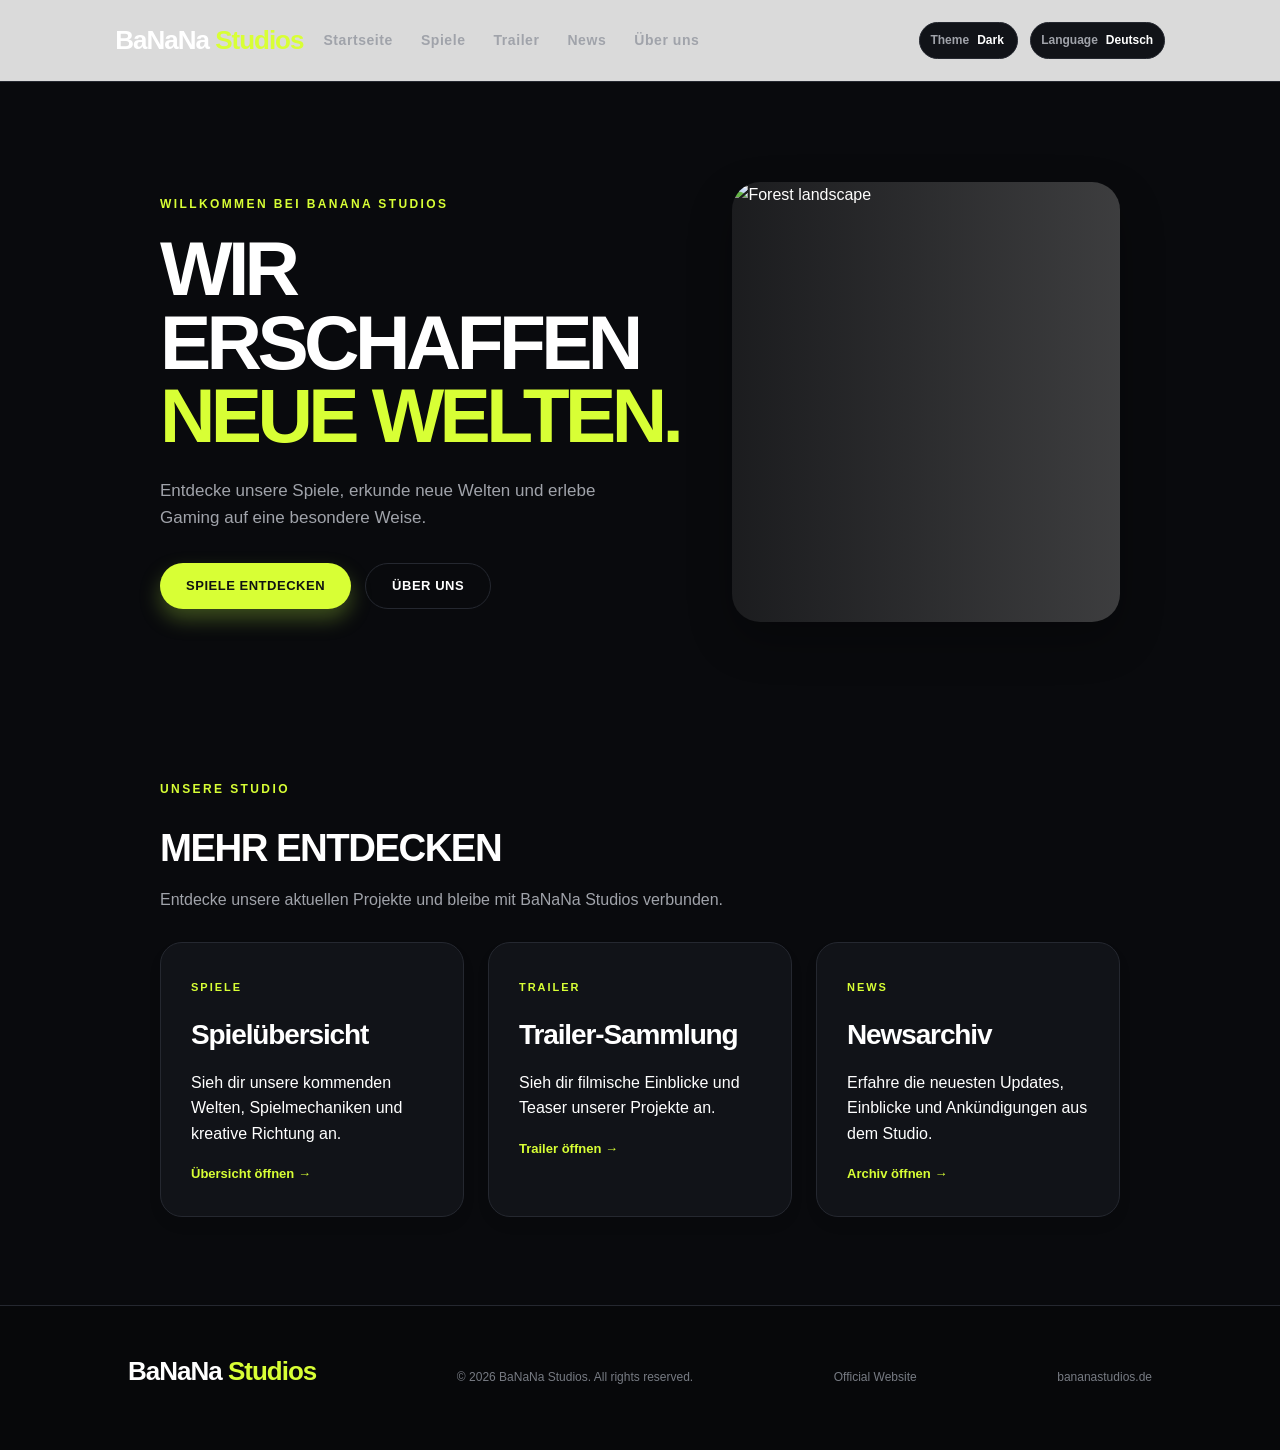
==== index.html @ 898928d7 "Add files via upload" ====
<!DOCTYPE html>
<html lang="en">
<head>
    <meta charset="UTF-8">
    <meta name="viewport" content="width=device-width, initial-scale=1.0">
    <meta name="description" content="Official website of BaNaNa Studios. Discover our games, trailers and latest news.">
    <meta name="theme-color" content="#0f172a">
    <meta name="author" content="BaNaNa Studios">
    <link rel="canonical" href="https://bananastudios.de/">
    <meta property="og:title" content="BaNaNa Studios | Official Website">
    <meta property="og:description" content="Official website of BaNaNa Studios. Discover our games, trailers and latest news.">
    <meta property="og:type" content="website">
    <meta property="og:url" content="https://bananastudios.de/">
    <meta name="google-site-verification" content="oig4ohEK1qZSNnt9N51vlDnYZN4I5IvJ3JyLLDffJRg">

    <title>BaNaNa Studios | Official Website | bananastudios.de</title>

    <link rel="stylesheet" href="style.css">
</head>
<body>

<header class="header">
    <a href="index.html" class="logo">BaNaNa <span>Studios</span></a>

    <nav class="navigation">
        <a href="index.html" data-i18n="nav.home">Home</a>
        <a href="games.html" data-i18n="nav.games">Games</a>
        <a href="trailers.html" data-i18n="nav.trailers">Trailers</a>
        <a href="news.html" data-i18n="nav.news">News</a>
        <a href="about.html" data-i18n="nav.about">About</a>
    </nav>

    <div class="header-tools">
        <label class="settings-select">
            <span>Theme</span>
            <select id="theme-select">
                <option value="dark">Dark</option>
                <option value="light">Light</option>
            </select>
        </label>

        <label class="settings-select">
            <span>Language</span>
            <select id="language-select">
                <option value="de">Deutsch</option>
                <option value="en">English</option>
            </select>
        </label>
    </div>
</header>

<main class="page-shell">

    <section class="hero">
        <div class="hero-content">
            <p class="small-title" id="hero-kicker" data-i18n="index.kicker">WELCOME TO BANANA STUDIOS</p>
            <h1 id="hero-title" data-i18n-html="index.heroTitle">WE CREATE<br><span>NEW WORLDS.</span></h1>
            <p class="hero-description" id="hero-description" data-i18n="index.heroDescription">
                Discover our games, explore new worlds and experience gaming in a different way.
            </p>

            <div class="hero-buttons">
                <a href="games.html" class="button primary" id="hero-cta-primary" data-i18n="index.primaryCta">Explore Games</a>
                <a href="about.html" class="button secondary" id="hero-cta-secondary" data-i18n="index.secondaryCta">About Us</a>
            </div>
        </div>

        <div class="hero-art">
            <img src="https://images.unsplash.com/photo-1448375240586-882707db888b?auto=format&fit=crop&w=1400&q=85" alt="Forest landscape">
        </div>
    </section>

    <section class="section">
        <div class="section-heading">
            <p class="small-title" data-i18n="index.studioLabel">OUR STUDIO</p>
            <h2 data-i18n="index.discoverHeading">DISCOVER MORE</h2>
            <p data-i18n="index.discoverText">Explore our latest projects and stay connected with BaNaNa Studios.</p>
        </div>

        <div class="overview-grid">
            <a href="games.html" class="overview-card">
                <span class="card-tag" data-i18n="index.gamesTag">GAMES</span>
                <h3 data-i18n="index.gamesTitle">Game Overview</h3>
                <p data-i18n="index.gamesText">See our upcoming worlds, mechanics and creative direction.</p>
                <span class="card-link" data-i18n="index.gamesLink">Open overview →</span>
            </a>

            <a href="trailers.html" class="overview-card">
                <span class="card-tag" data-i18n="index.trailersTag">TRAILERS</span>
                <h3 data-i18n="index.trailersTitle">Trailer Collection</h3>
                <p data-i18n="index.trailersText">Watch cinematic reveals and teaser content from our projects.</p>
                <span class="card-link" data-i18n="index.trailersLink">Open trailers →</span>
            </a>

            <a href="news.html" class="overview-card">
                <span class="card-tag" data-i18n="index.newsTag">NEWS</span>
                <h3 data-i18n="index.newsTitle">News Archive</h3>
                <p data-i18n="index.newsText">Follow the latest studio updates, previews and announcements.</p>
                <span class="card-link" data-i18n="index.newsLink">Open archive →</span>
            </a>
        </div>
    </section>

</main>

<footer class="footer">
    <a href="index.html" class="logo">BaNaNa <span>Studios</span></a>
    <p>© 2026 BaNaNa Studios. All rights reserved.</p>
    <p>Official Website</p>
    <p>bananastudios.de</p>
</footer>

<script src="script.js"></script>
</body>
</html>
---- style.css ----
:root {
    --background: #090a0d;
    --surface: #111318;
    --surface-soft: #171b22;
    --accent: #d8ff35;
    --accent-strong: #d8ff35;
    --text: #ffffff;
    --muted: #a0a3aa;
    --border: #252830;
    --shadow: 0 18px 44px rgba(0, 0, 0, 0.28);
}

body[data-theme="dark"] {
    --background: #090a0d;
    --surface: #111318;
    --surface-soft: #171b22;
    --accent: #d8ff35;
    --accent-strong: #d8ff35;
    --text: #ffffff;
    --muted: #a0a3aa;
    --border: #252830;
    --shadow: 0 18px 44px rgba(0, 0, 0, 0.28);
}

body[data-theme="light"] {
    --background: #f5f3ef;
    --surface: #ffffff;
    --surface-soft: #f8f6f2;
    --accent: #9acb39;
    --accent-strong: #7ea82b;
    --text: #171a1a;
    --muted: #5a5f5d;
    --border: #e7e3dc;
    --shadow: 0 18px 44px rgba(18, 22, 18, 0.08);
}

* {
    margin: 0;
    padding: 0;
    box-sizing: border-box;
}

html {
    scroll-behavior: smooth;
    scroll-padding-top: 90px;
}

body {
    background: var(--background);
    color: var(--text);
    font-family: "Segoe UI", Arial, sans-serif;
    line-height: 1.6;
}

a {
    color: inherit;
    text-decoration: none;
}

img {
    max-width: 100%;
    display: block;
}

.header {
    height: 82px;
    padding: 0 9%;
    display: flex;
    align-items: center;
    justify-content: space-between;
    gap: 20px;
    background: rgba(255, 255, 255, 0.85);
    backdrop-filter: blur(10px);
    border-bottom: 1px solid var(--border);
    position: sticky;
    top: 0;
    z-index: 100;
}

.header-tools {
    display: flex;
    align-items: center;
    gap: 12px;
    margin-left: auto;
}

.settings-select {
    display: flex;
    align-items: center;
    gap: 8px;
    padding: 8px 10px;
    border: 1px solid var(--border);
    border-radius: 999px;
    background: var(--surface);
    color: var(--muted);
    font-size: 12px;
    font-weight: 700;
}

.settings-select select {
    appearance: none;
    border: none;
    background: transparent;
    color: var(--text);
    font: inherit;
    font-weight: 700;
    outline: none;
    cursor: pointer;
}

.logo {
    font-size: 26px;
    font-weight: 900;
    color: var(--text);
    text-decoration: none;
    letter-spacing: -1px;
}

.logo span {
    color: var(--accent-strong);
}

.navigation {
    display: flex;
    gap: 28px;
}

.navigation a {
    color: var(--muted);
    text-decoration: none;
    font-size: 14px;
    font-weight: 700;
    letter-spacing: 0.04em;
    transition: color 0.2s ease;
}

.navigation a:hover {
    color: var(--accent-strong);
}

.page-shell {
    max-width: 1200px;
    margin: 0 auto;
}

/* HERO */

.hero {
    min-height: 560px;
    padding: 100px 10% 70px;
    display: grid;
    grid-template-columns: 1.15fr 0.85fr;
    align-items: center;
    gap: 48px;
    position: relative;
}

.hero-content {
    position: relative;
    z-index: 2;
    max-width: 620px;
}

.hero-art {
    position: relative;
    width: 100%;
    height: 440px;
    border-radius: 28px;
    overflow: hidden;
    box-shadow: var(--shadow);
    opacity: 1;
}

.hero-art::after {
    content: "";
    position: absolute;
    inset: 0;
    background: linear-gradient(90deg, rgba(245, 243, 239, 0.08), rgba(245, 243, 239, 0.22));
}

.hero-art img {
    width: 100%;
    height: 100%;
    object-fit: cover;
}

.small-title {
    color: var(--accent-strong);
    font-size: 12px;
    font-weight: 800;
    letter-spacing: 0.2em;
    margin-bottom: 18px;
    text-transform: uppercase;
}

.hero h1,
.page-hero h1,
.article-container h1 {
    font-size: clamp(48px, 6vw, 86px);
    font-weight: 900;
    line-height: 0.96;
    letter-spacing: -0.06em;
}

.hero h1 span {
    color: var(--accent-strong);
}

.hero-description,
.page-intro,
.article-content p,
.content-card p,
.feature-list,
.page-description {
    color: var(--muted);
}

.hero-description {
    font-size: 17px;
    max-width: 470px;
    margin-top: 24px;
}

.hero-buttons {
    display: flex;
    flex-wrap: wrap;
    gap: 14px;
    margin-top: 32px;
}

.button {
    display: inline-flex;
    align-items: center;
    justify-content: center;
    min-height: 46px;
    padding: 0 26px;
    border-radius: 999px;
    font-size: 13px;
    font-weight: 800;
    letter-spacing: 0.04em;
    text-transform: uppercase;
    transition: transform 0.2s ease, box-shadow 0.2s ease;
}

.primary {
    background: var(--accent);
    color: #101310;
    box-shadow: 0 10px 20px rgba(154, 203, 57, 0.35);
}

.primary:hover {
    background: #b9dc5c;
    transform: translateY(-2px);
}

.secondary {
    background: transparent;
    border: 1px solid var(--border);
    color: var(--text);
}

.secondary:hover {
    border-color: var(--accent-strong);
    color: var(--accent-strong);
}

/* SECTIONS */

.section {
    padding: 88px 10%;
}

.section-heading {
    margin-bottom: 30px;
}

.section-heading h2 {
    font-size: clamp(30px, 3vw, 42px);
    font-weight: 900;
    letter-spacing: -0.04em;
}

.section-heading > p:last-child {
    color: var(--muted);
    margin-top: 8px;
}

.overview-grid,
.info-grid,
.stats-grid,
.game-list,
.trailer-list {
    display: grid;
    gap: 24px;
}

.overview-grid {
    grid-template-columns: repeat(3, minmax(0, 1fr));
}

.overview-card,
.content-card,
.news-card,
.empty-section,
.stat-panel {
    background: var(--surface);
    border: 1px solid var(--border);
    border-radius: 22px;
    box-shadow: 0 8px 18px rgba(17, 17, 17, 0.03);
    transition: transform 0.2s ease, box-shadow 0.2s ease, border-color 0.2s ease;
}

.overview-card {
    display: block;
    padding: 30px;
    text-decoration: none;
}

.overview-card:hover,
.content-card:hover,
.news-card:hover,
.stat-panel:hover {
    border-color: var(--accent);
    transform: translateY(-4px);
    box-shadow: var(--shadow);
}

.card-tag,
.news-category,
.game-category {
    display: inline-block;
    color: var(--accent-strong);
    font-size: 11px;
    font-weight: 800;
    letter-spacing: 0.18em;
    margin-bottom: 16px;
    text-transform: uppercase;
}

.overview-card h3,
.content-card h3,
.news-card h3,
.game-information h3,
.article-container h2 {
    font-size: 28px;
    margin-bottom: 12px;
    letter-spacing: -0.04em;
}

.card-link,
.text-link {
    display: inline-block;
    color: var(--accent-strong);
    text-decoration: none;
    font-size: 13px;
    font-weight: 800;
    margin-top: 18px;
}

.page-hero {
    padding: 78px 10% 30px;
}

.page-hero h1 {
    margin-bottom: 16px;
}

.page-intro {
    max-width: 680px;
    font-size: 18px;
}

.info-grid {
    grid-template-columns: repeat(2, minmax(0, 1fr));
}

.content-card {
    overflow: hidden;
}

.content-card img {
    width: 100%;
    height: 280px;
    object-fit: cover;
}

.card-content {
    padding: 28px;
}

.feature-list {
    list-style: none;
    margin-top: 18px;
}

.feature-list li {
    position: relative;
    padding-left: 18px;
    margin-bottom: 8px;
}

.feature-list li::before {
    content: "";
    position: absolute;
    left: 0;
    top: 11px;
    width: 7px;
    height: 7px;
    border-radius: 50%;
    background: var(--accent);
}

.status {
    display: inline-block;
    margin-top: 20px;
    color: var(--accent-strong);
    font-size: 11px;
    font-weight: 800;
    letter-spacing: 0.18em;
    text-transform: uppercase;
}

.stats-grid {
    grid-template-columns: repeat(3, minmax(0, 1fr));
    margin-top: 24px;
}

.stat-panel {
    padding: 30px 22px;
    text-align: center;
}

.stat-panel strong {
    display: block;
    font-size: 38px;
    color: var(--accent-strong);
    line-height: 1;
    margin-bottom: 8px;
}

.stat-panel span {
    color: var(--muted);
}

/* TRAILERS */

.trailer-list {
    grid-template-columns: repeat(2, minmax(0, 1fr));
}

.video-placeholder {
    min-height: 220px;
    display: grid;
    place-items: center;
    background: linear-gradient(135deg, rgba(154, 203, 57, 0.18), rgba(255, 255, 255, 0.8));
    color: var(--text);
    font-weight: 800;
    letter-spacing: 0.08em;
    text-transform: uppercase;
}

/* NEWS */

.news-grid {
    display: grid;
    grid-template-columns: repeat(2, minmax(0, 1fr));
    gap: 24px;
    padding: 0 10%;
}

.news-card {
    overflow: hidden;
}

.news-image {
    width: 100%;
    height: 230px;
    object-fit: cover;
}

.news-card-content {
    padding: 28px;
}

.news-card h3 {
    font-size: 23px;
    margin: 12px 0;
}

.news-date, .article-date {
    color: var(--muted);
    font-size: 12px;
    margin-bottom: 15px;
}

.news-description {
    color: var(--muted);
    font-size: 14px;
}

.article-section {
    padding-top: 60px;
}

.article-container {
    max-width: 900px;
    margin: 0 auto;
}

.article-container h1 {
    margin-bottom: 12px;
}

.article-image {
    width: 100%;
    height: 380px;
    object-fit: cover;
    margin: 28px 0;
    border-radius: 20px;
    border: 1px solid var(--border);
}

.article-content {
    margin-bottom: 30px;
}

.article-content p {
    margin-bottom: 18px;
    font-size: 17px;
}

.footer {
    padding: 42px 10% 80px;
    text-align: center;
    border-top: 1px solid var(--border);
    background: rgba(255, 255, 255, 0.46);
}

.footer .logo {
    display: inline-block;
    margin-bottom: 12px;
}

.footer p {
    color: var(--muted);
}

.text-link:hover {
    color: var(--text);
}

@media (max-width: 920px) {
    .overview-grid,
    .info-grid,
    .stats-grid,
    .news-grid,
    .trailer-list,
    .hero {
        grid-template-columns: 1fr;
    }

    .header {
        height: auto;
        padding: 22px 6%;
        flex-direction: column;
        gap: 18px;
    }

    .navigation {
        flex-wrap: wrap;
        justify-content: center;
    }

    .hero {
        padding-top: 80px;
    }

    .news-grid {
        padding: 0 6%;
    }
}

@media (max-width: 640px) {
    .section,
    .page-hero,
    .hero {
        padding-left: 6%;
        padding-right: 6%;
    }

    .button {
        width: 100%;
    }

    .hero-buttons {
        flex-direction: column;
    }
}
    max-height: 450px;
    object-fit: cover;
    margin: 25px 0;
}

.article-content {
    margin: 35px 0;
    color: #c6c6c6;
    font-size: 17px;
    line-height: 1.9;
}

.article-content p {
    margin-bottom: 25px;
}

/* ABOUT */

.about-section {
    text-align: center;
}

.about-text {
    max-width: 700px;
    margin: auto;
    color: var(--muted);
    font-size: 16px;
}

/* FOOTER */

.footer {
    padding: 45px 10%;
    background: #07080a;
    border-top: 1px solid #252830;
    display: flex;
    justify-content: space-between;
    align-items: center;
    flex-wrap: wrap;
    gap: 20px;
}

.footer p {
    color: #777b83;
    font-size: 12px;
}

/* MOBILE */

@media (max-width: 800px) {
    .header {
        height: auto;
        padding: 20px 6%;
        flex-direction: column;
        gap: 15px;
    }

    .navigation {
        gap: 17px;
        flex-wrap: wrap;
        justify-content: center;
    }

    .hero {
        min-height: 550px;
        padding: 90px 7%;
    }

    .hero h1 {
        letter-spacing: -3px;
    }

    .section {
        padding: 75px 7%;
    }

    .game-card {
        grid-template-columns: 1fr;
    }

    .news-grid {
        grid-template-columns: 1fr;
    }

    .footer {
        flex-direction: column;
        text-align: center;
    }
}

@media (max-width: 450px) {
    .hero-buttons {
        flex-direction: column;
        align-items: flex-start;
    }

    .section-heading h2 {
        font-size: 32px;
    }
}
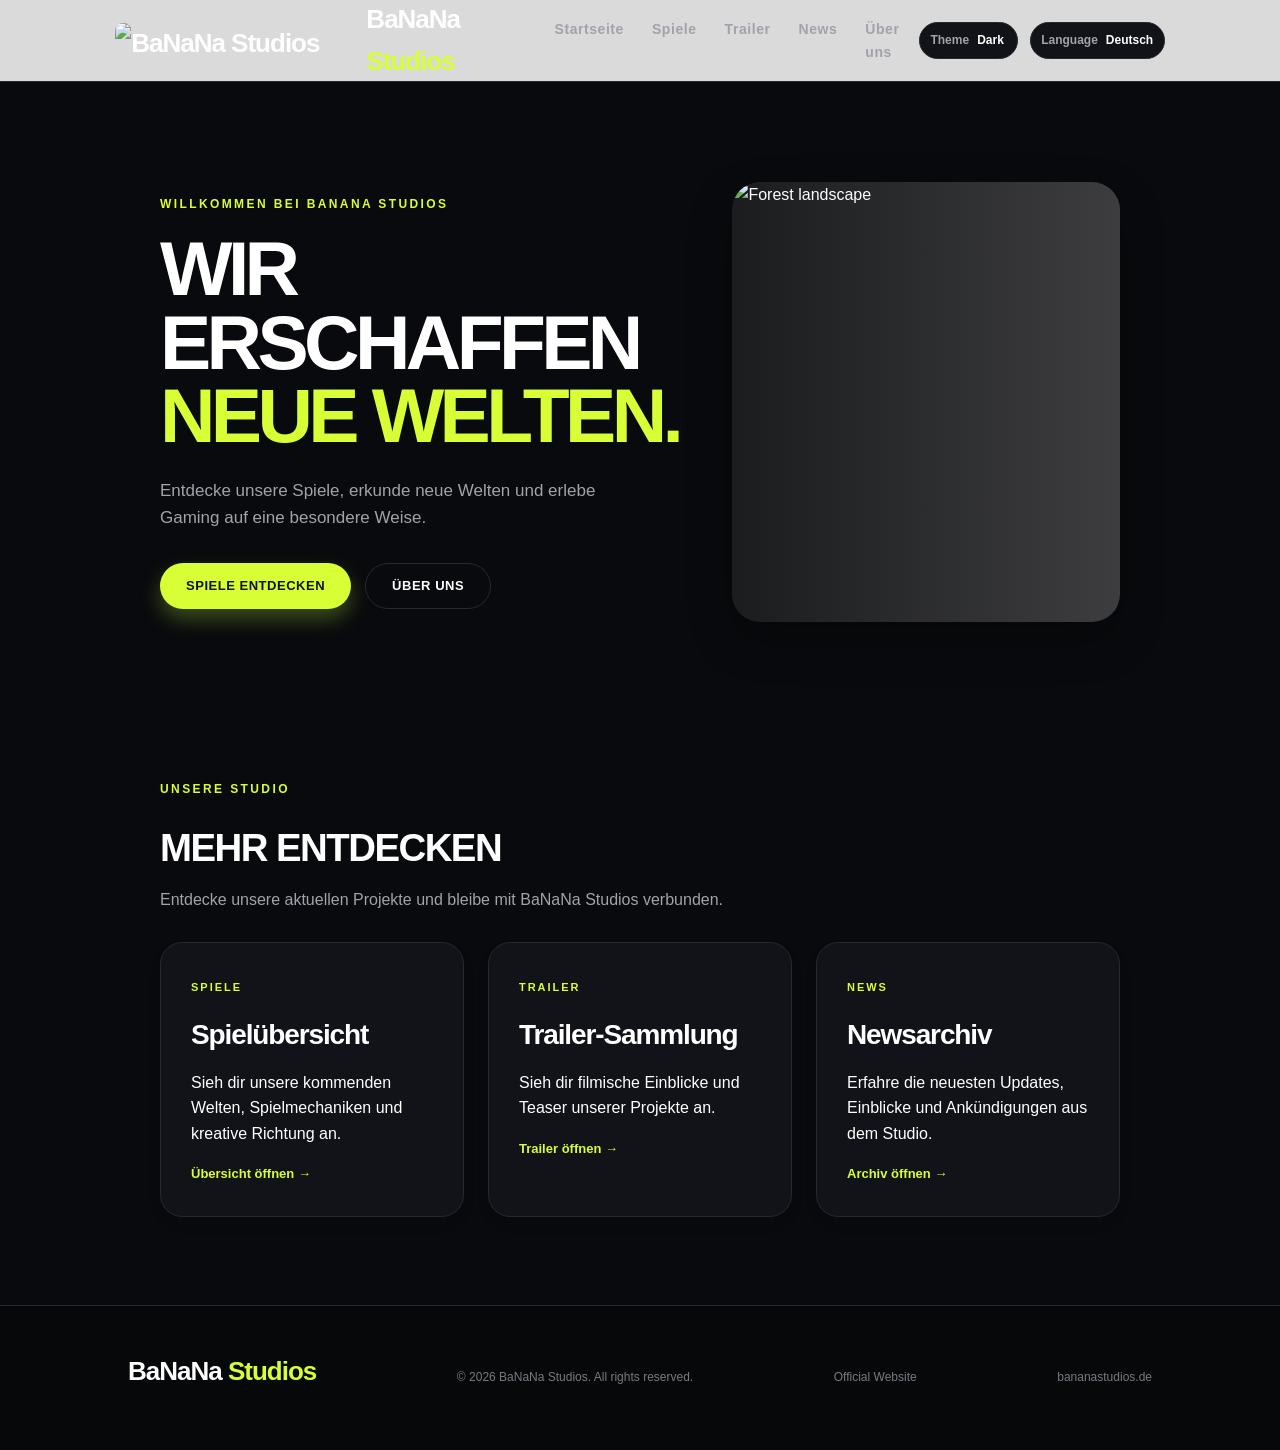
==== commit 3b790e75: "Add favicon and update footer copyright Added a favicon and updated footer copyright year." ====
--- a/index.html
+++ b/index.html
@@ -15,12 +15,13 @@
 
     <title>BaNaNa Studios | Official Website | bananastudios.de</title>
 
+    <link rel="icon" href="12.png" type="image/png">
     <link rel="stylesheet" href="style.css">
 </head>
 <body>
 
 <header class="header">
-    <a href="index.html" class="logo">BaNaNa <span>Studios</span></a>
+    <a href="index.html" class="logo" style="display:inline-flex; align-items:center; gap:10px;"><img src="12.png" alt="BaNaNa Studios Logo" style="height:36px; width:auto; border-radius:8px;"><span style="color:inherit;">BaNaNa <span>Studios</span></span></a>
 
     <nav class="navigation">
         <a href="index.html" data-i18n="nav.home">Home</a>
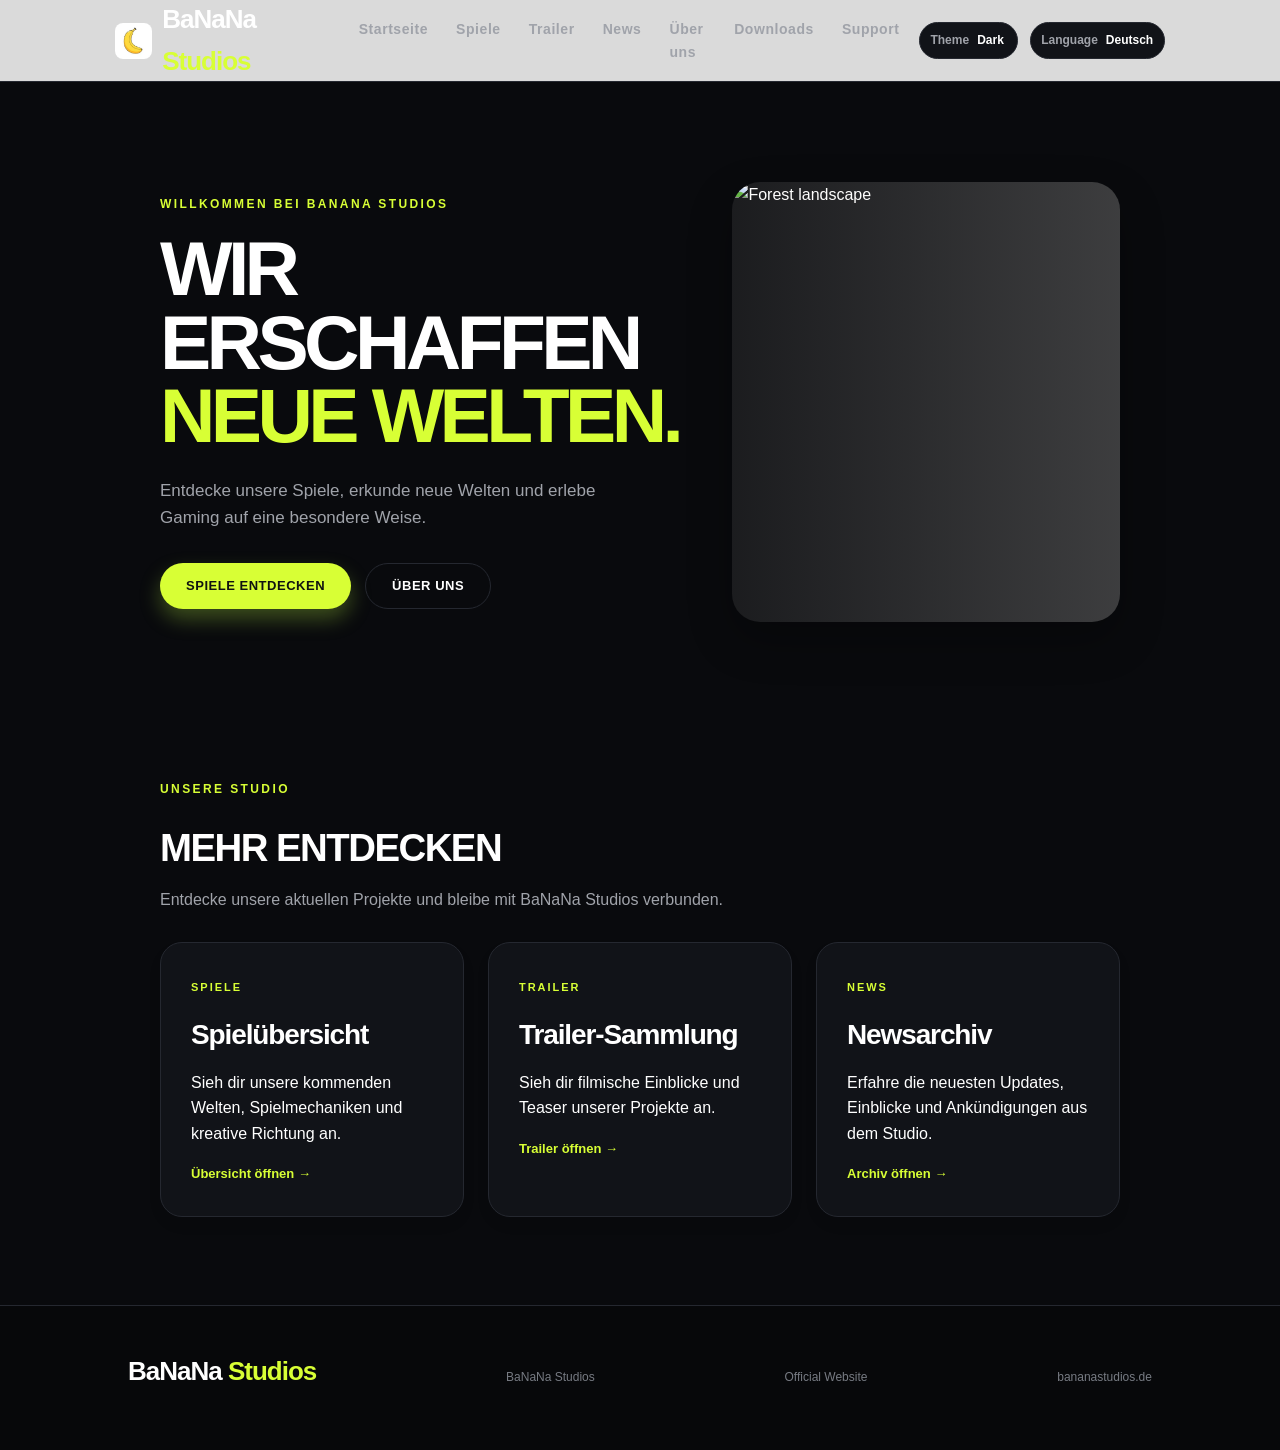
==== commit 9823688c: "Update index.html" ====
--- a/index.html
+++ b/index.html
@@ -29,6 +29,8 @@
         <a href="trailers.html" data-i18n="nav.trailers">Trailers</a>
         <a href="news.html" data-i18n="nav.news">News</a>
         <a href="about.html" data-i18n="nav.about">About</a>
+        <a href="downloads.html" data-i18n="nav.downloads">Downloads</a>
+        <a href="support.html" data-i18n="nav.support">Support</a>
     </nav>
 
     <div class="header-tools">
@@ -106,7 +108,7 @@
 
 <footer class="footer">
     <a href="index.html" class="logo">BaNaNa <span>Studios</span></a>
-    <p>© 2026 BaNaNa Studios. All rights reserved.</p>
+    <p>BaNaNa Studios</p>
     <p>Official Website</p>
     <p>bananastudios.de</p>
 </footer>
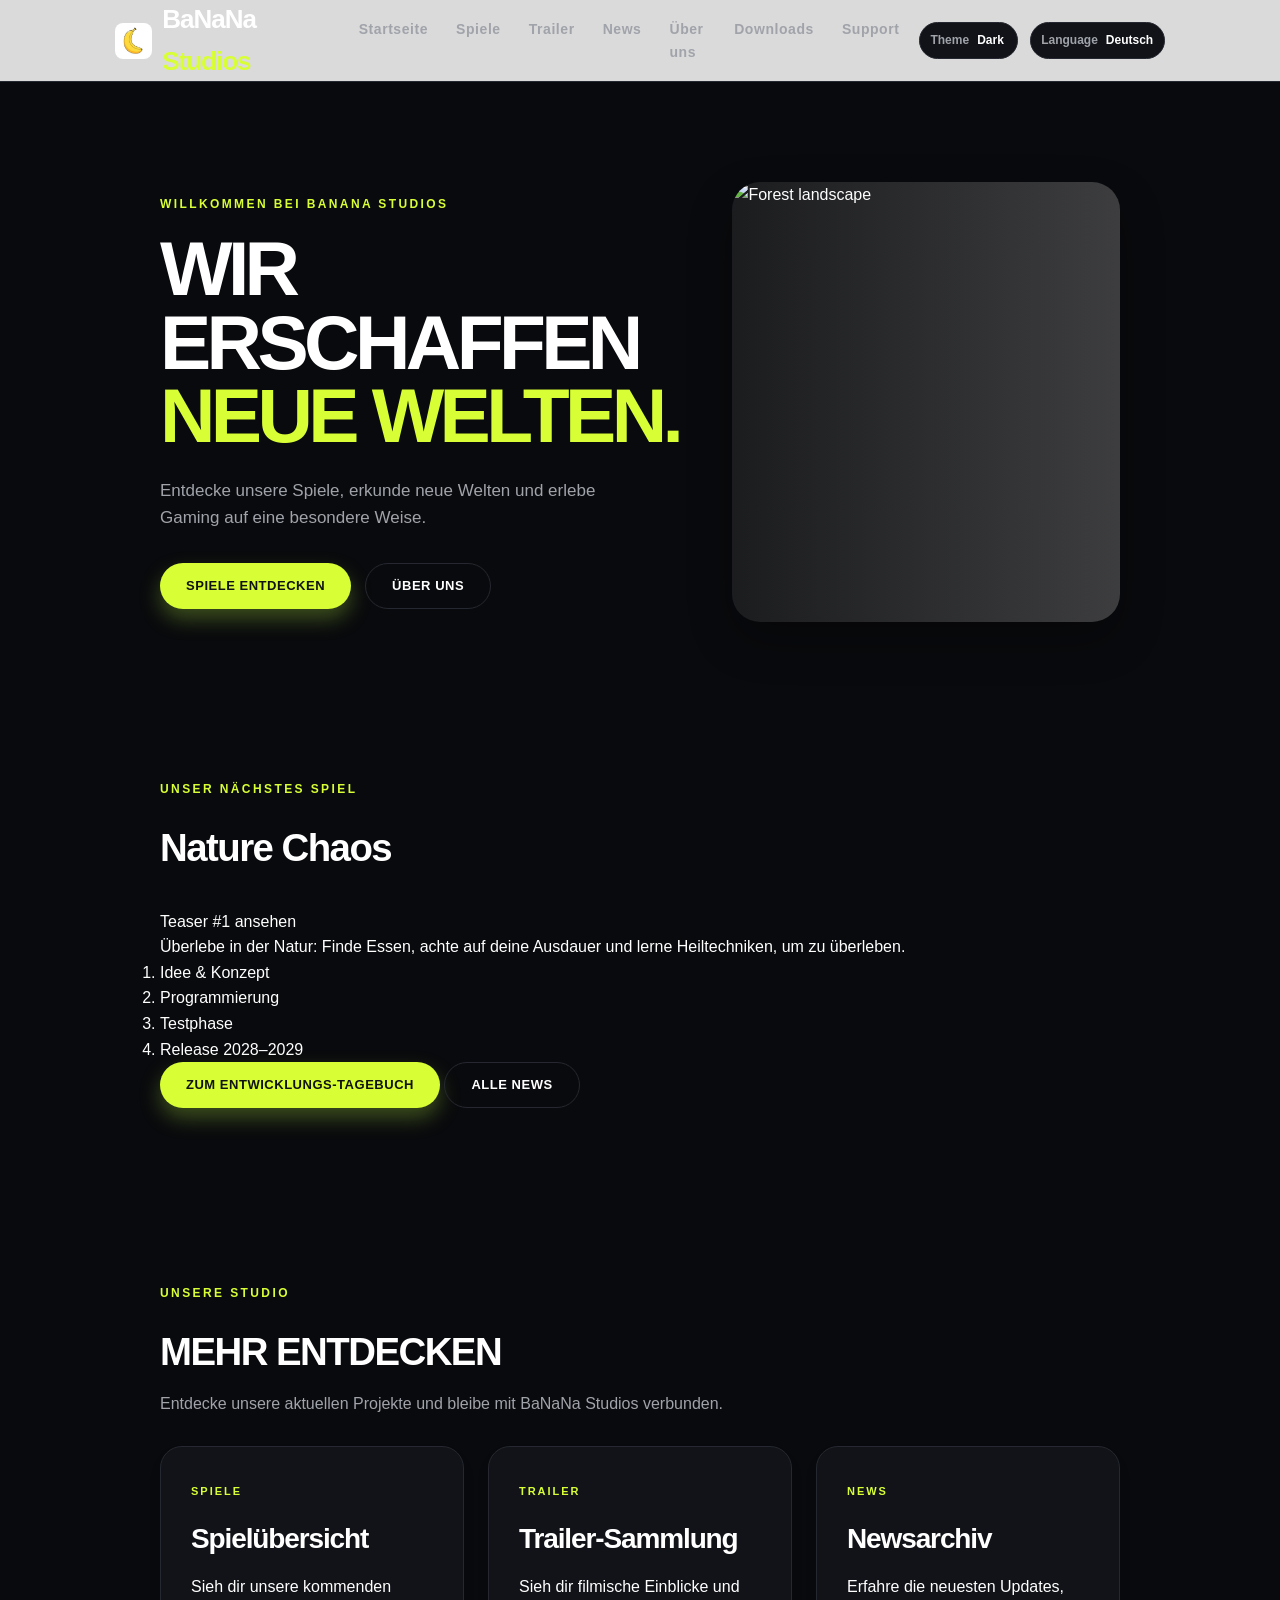
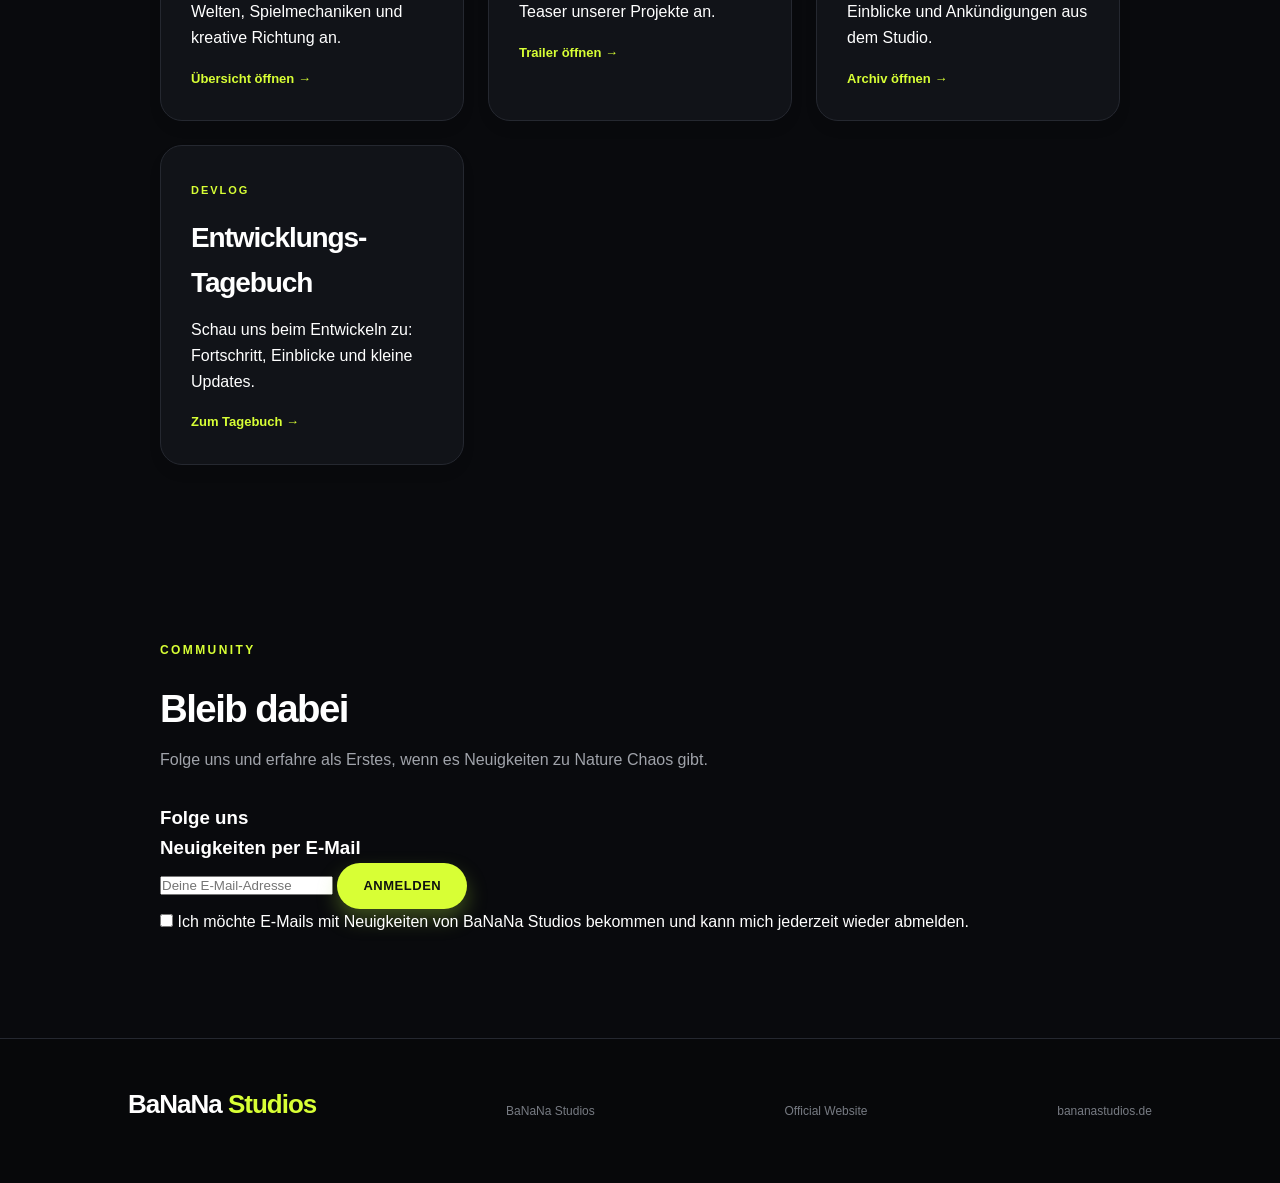
==== commit e884b93c: "Revamp index.html with new sections and styles Updated the HTML structure and added new sections inc" ====
--- a/index.html
+++ b/index.html
@@ -6,17 +6,16 @@
     <meta name="description" content="Official website of BaNaNa Studios. Discover our games, trailers and latest news.">
     <meta name="theme-color" content="#0f172a">
     <meta name="author" content="BaNaNa Studios">
-    <link rel="canonical" href="https://bananastudios.de/">
     <meta property="og:title" content="BaNaNa Studios | Official Website">
     <meta property="og:description" content="Official website of BaNaNa Studios. Discover our games, trailers and latest news.">
     <meta property="og:type" content="website">
-    <meta property="og:url" content="https://bananastudios.de/">
     <meta name="google-site-verification" content="oig4ohEK1qZSNnt9N51vlDnYZN4I5IvJ3JyLLDffJRg">
 
     <title>BaNaNa Studios | Official Website | bananastudios.de</title>
 
-    <link rel="icon" href="12.png" type="image/png">
+    <link rel="icon" href="favicon.png" type="image/png" sizes="192x192">
     <link rel="stylesheet" href="style.css">
+    <link rel="stylesheet" href="extra.css">
 </head>
 <body>
 
@@ -73,6 +72,36 @@
         </div>
     </section>
 
+    <section class="section spotlight">
+        <div class="section-heading">
+            <p class="small-title" data-t="spot.kicker">UNSER NÄCHSTES SPIEL</p>
+            <h2>Nature Chaos</h2>
+        </div>
+
+        <div class="spotlight-grid">
+            <a href="trailer-nature-chaos-teaser.html" class="spotlight-video" aria-label="Nature Chaos – Teaser #1">
+                <span class="play-button" aria-hidden="true"></span>
+                <span class="spotlight-video-label" data-t="spot.watch">Teaser #1 ansehen</span>
+            </a>
+
+            <div class="spotlight-info">
+                <p class="spotlight-text" data-t="spot.text">Überlebe in der Natur: Finde Essen, achte auf deine Ausdauer und lerne Heiltechniken, um zu überleben.</p>
+
+                <ol class="stepper" id="stepper">
+                    <li class="done"><span class="dot"></span><span data-t="spot.s1">Idee &amp; Konzept</span></li>
+                    <li class="active"><span class="dot"></span><span data-t="spot.s2">Programmierung</span></li>
+                    <li><span class="dot"></span><span data-t="spot.s3">Testphase</span></li>
+                    <li><span class="dot"></span><span data-t="spot.s4">Release 2028–2029</span></li>
+                </ol>
+
+                <div class="spotlight-buttons">
+                    <a href="devlog.html" class="button primary" data-t="spot.devlog">Zum Entwicklungs-Tagebuch</a>
+                    <a href="news.html" class="button secondary" data-t="spot.news">Alle News</a>
+                </div>
+            </div>
+        </div>
+    </section>
+
     <section class="section">
         <div class="section-heading">
             <p class="small-title" data-i18n="index.studioLabel">OUR STUDIO</p>
@@ -80,7 +109,7 @@
             <p data-i18n="index.discoverText">Explore our latest projects and stay connected with BaNaNa Studios.</p>
         </div>
 
-        <div class="overview-grid">
+        <div class="overview-grid four">
             <a href="games.html" class="overview-card">
                 <span class="card-tag" data-i18n="index.gamesTag">GAMES</span>
                 <h3 data-i18n="index.gamesTitle">Game Overview</h3>
@@ -101,6 +130,46 @@
                 <p data-i18n="index.newsText">Follow the latest studio updates, previews and announcements.</p>
                 <span class="card-link" data-i18n="index.newsLink">Open archive →</span>
             </a>
+
+            <a href="devlog.html" class="overview-card">
+                <span class="card-tag">DEVLOG</span>
+                <h3 data-t="card.devTitle">Entwicklungs-Tagebuch</h3>
+                <p data-t="card.devText">Schau uns beim Entwickeln zu: Fortschritt, Einblicke und kleine Updates.</p>
+                <span class="card-link" data-t="card.devLink">Zum Tagebuch →</span>
+            </a>
+        </div>
+    </section>
+
+    <section class="section community" id="community">
+        <div class="section-heading">
+            <p class="small-title" data-t="com.kicker">COMMUNITY</p>
+            <h2 data-t="com.title">Bleib dabei</h2>
+            <p data-t="com.text">Folge uns und erfahre als Erstes, wenn es Neuigkeiten zu Nature Chaos gibt.</p>
+        </div>
+
+        <div class="community-grid">
+            <div class="community-box">
+                <h3 data-t="com.follow">Folge uns</h3>
+                <div class="social-links" id="social-links"></div>
+            </div>
+
+            <div class="community-box">
+                <h3 data-t="com.news">Neuigkeiten per E-Mail</h3>
+                <form id="newsletter-form" class="newsletter-form">
+                    <input type="text" name="_honey" class="hp-field" tabindex="-1" autocomplete="off">
+                    <input type="hidden" name="_subject" value="Neue Newsletter-Anmeldung">
+                    <input type="hidden" name="_captcha" value="false">
+                    <div class="newsletter-row">
+                        <input type="email" name="email" id="newsletter-email" required maxlength="254" autocomplete="email" data-t-ph="com.placeholder" placeholder="Deine E-Mail-Adresse">
+                        <button type="submit" class="button primary" data-t="com.submit">Anmelden</button>
+                    </div>
+                    <label class="newsletter-consent">
+                        <input type="checkbox" name="consent" required>
+                        <span data-t="com.consent">Ich möchte E-Mails mit Neuigkeiten von BaNaNa Studios bekommen und kann mich jederzeit wieder abmelden.</span>
+                    </label>
+                    <p class="form-status" id="newsletter-status" role="status" aria-live="polite"></p>
+                </form>
+            </div>
         </div>
     </section>
 
@@ -114,5 +183,6 @@
 </footer>
 
 <script src="script.js"></script>
+<script src="leben.js"></script>
 </body>
 </html>
--- a/extra.css
+++ b/extra.css
@@ -0,0 +1,261 @@
+/* =========================
+   BANANA STUDIOS
+   Zusatz-Styles fuer Downloads & Support
+========================= */
+
+.support-tabs {
+    display: flex;
+    flex-wrap: wrap;
+    gap: 10px;
+    margin-top: 26px;
+}
+
+.support-tabs a {
+    padding: 8px 18px;
+    border: 1px solid var(--border);
+    border-radius: 999px;
+    background: var(--surface);
+    color: var(--muted);
+    font-size: 13px;
+    font-weight: 800;
+    letter-spacing: 0.04em;
+    transition: border-color 0.2s ease, color 0.2s ease;
+}
+
+.support-tabs a:hover {
+    border-color: var(--accent-strong);
+    color: var(--accent-strong);
+}
+
+.faq-list {
+    display: grid;
+    gap: 12px;
+    max-width: 820px;
+}
+
+.faq-item {
+    background: var(--surface);
+    border: 1px solid var(--border);
+    border-radius: 16px;
+    padding: 18px 22px;
+}
+
+.faq-item summary {
+    cursor: pointer;
+    font-weight: 800;
+}
+
+.faq-item p {
+    color: var(--muted);
+    margin-top: 10px;
+}
+
+.info-box {
+    max-width: 820px;
+    background: var(--surface);
+    border: 1px solid var(--border);
+    border-radius: 18px;
+    padding: 24px 26px;
+    color: var(--muted);
+}
+
+.info-box strong {
+    color: var(--text);
+}
+
+.contact-mails {
+    margin-top: 14px;
+    display: grid;
+    gap: 4px;
+}
+
+.contact-mails a {
+    color: var(--accent-strong);
+    font-weight: 800;
+    text-decoration: underline;
+}
+
+.form-card {
+    max-width: 820px;
+    background: var(--surface);
+    border: 1px solid var(--border);
+    border-radius: 22px;
+    padding: 30px;
+}
+
+.form-row {
+    display: grid;
+    gap: 6px;
+    margin-bottom: 18px;
+}
+
+.form-row label {
+    font-size: 12px;
+    font-weight: 800;
+    color: var(--muted);
+    letter-spacing: 0.06em;
+    text-transform: uppercase;
+}
+
+.form-row input,
+.form-row select,
+.form-row textarea {
+    width: 100%;
+    background: var(--background);
+    color: var(--text);
+    border: 1px solid var(--border);
+    border-radius: 12px;
+    padding: 12px 14px;
+    font: inherit;
+}
+
+.form-row input:focus,
+.form-row select:focus,
+.form-row textarea:focus {
+    outline: none;
+    border-color: var(--accent-strong);
+}
+
+.form-row textarea {
+    min-height: 170px;
+    resize: vertical;
+}
+
+.form-hint {
+    color: var(--muted);
+    font-size: 12px;
+    margin-top: 12px;
+}
+
+.form-status {
+    margin-top: 16px;
+    font-weight: 700;
+}
+
+.form-status.ok {
+    color: var(--accent-strong);
+}
+
+.form-status.err {
+    color: #ff6b6b;
+}
+
+.hp-field {
+    position: absolute;
+    left: -9999px;
+    height: 0;
+    overflow: hidden;
+}
+
+button.button {
+    border: none;
+    cursor: pointer;
+    font-family: inherit;
+}
+
+button.button:disabled {
+    opacity: 0.6;
+    cursor: wait;
+}
+
+.coming-soon-box {
+    max-width: 820px;
+    min-height: 260px;
+    display: grid;
+    place-items: center;
+    text-align: center;
+    background: var(--surface);
+    border: 1px solid var(--border);
+    border-radius: 22px;
+    padding: 40px 28px;
+}
+
+.coming-soon-box h3 {
+    font-size: clamp(32px, 5vw, 56px);
+    font-weight: 900;
+    letter-spacing: -0.04em;
+    color: var(--accent-strong);
+    margin: 6px 0 10px;
+}
+
+.coming-soon-box p {
+    color: var(--muted);
+}
+
+/* =========================
+   NEWS (eigene Seite pro News)
+========================= */
+
+/* Sprachumschaltung ohne JavaScript-Texte: Das Skript setzt <html lang="de|en"> */
+html[lang="de"] [data-lang="en"] { display: none !important; }
+html[lang="en"] [data-lang="de"] { display: none !important; }
+
+.news-link {
+    display: block;
+    padding: 26px 28px;
+}
+
+.news-link h3 {
+    margin: 0;
+    font-size: 22px;
+}
+
+.article-container h1 {
+    font-size: clamp(32px, 4.5vw, 52px);
+    line-height: 1.05;
+}
+
+.article-container .article-date {
+    margin-bottom: 0;
+}
+
+.article-content h2 {
+    font-size: 24px;
+    letter-spacing: -0.02em;
+    margin: 32px 0 10px;
+}
+
+.article-content ul.feature-list {
+    margin: 14px 0 22px;
+}
+
+.article-content strong {
+    color: var(--text);
+}
+
+/* =========================
+   TRAILER: eingebettetes Video (Hochformat, z. B. YouTube Shorts)
+========================= */
+
+.video-stage {
+    display: flex;
+    justify-content: center;
+    padding: 24px 24px 0;
+    background: linear-gradient(135deg, rgba(154, 203, 57, 0.12), rgba(0, 0, 0, 0.25));
+}
+
+.video-embed {
+    width: 100%;
+    max-width: 340px;
+    aspect-ratio: 9 / 16;
+    border-radius: 18px;
+    overflow: hidden;
+    background: #000;
+    box-shadow: var(--shadow);
+}
+
+.video-embed iframe {
+    width: 100%;
+    height: 100%;
+    border: 0;
+    display: block;
+}
+
+/* Trailer: Liste nur mit Titel, Ansehen auf eigener Seite */
+a.trailer-link { display: block; text-decoration: none; color: inherit; transition: transform .2s ease, border-color .2s ease; }
+a.trailer-link:hover { transform: translateY(-3px); border-color: var(--accent-strong); }
+.back-link { display: inline-block; margin-bottom: 18px; color: var(--muted); font-weight: 700; text-decoration: none; }
+.back-link:hover { color: var(--accent-strong); }
+.watch-stage { display: grid; justify-items: center; gap: 20px; text-align: center; }
+.watch-stage .video-embed { max-width: 380px; }
+.watch-text { color: var(--muted); max-width: 520px; }
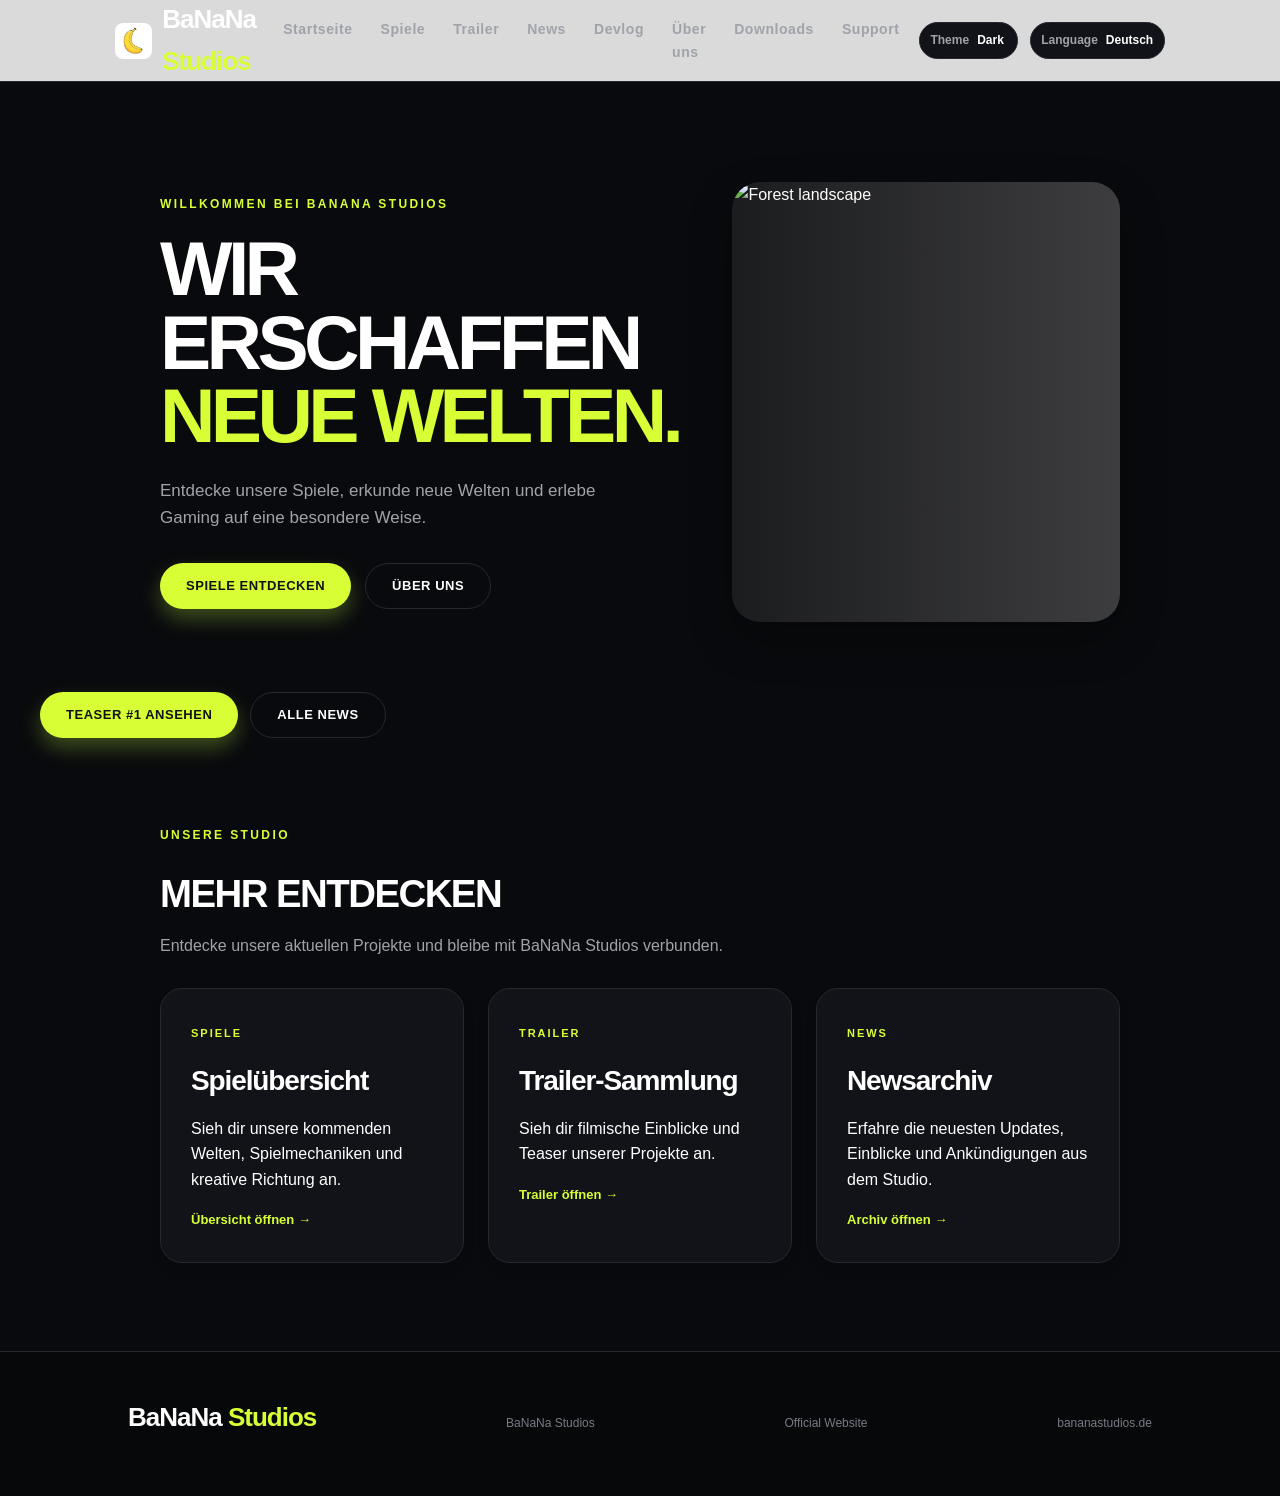
==== commit faf8323e: "Refactor index.html structure and content" ====
--- a/index.html
+++ b/index.html
@@ -71,31 +71,9 @@
             <img src="https://images.unsplash.com/photo-1448375240586-882707db888b?auto=format&fit=crop&w=1400&q=85" alt="Forest landscape">
         </div>
     </section>
-
-    <section class="section spotlight">
-        <div class="section-heading">
-            <p class="small-title" data-t="spot.kicker">UNSER NÄCHSTES SPIEL</p>
-            <h2>Nature Chaos</h2>
-        </div>
-
-        <div class="spotlight-grid">
-            <a href="trailer-nature-chaos-teaser.html" class="spotlight-video" aria-label="Nature Chaos – Teaser #1">
-                <span class="play-button" aria-hidden="true"></span>
-                <span class="spotlight-video-label" data-t="spot.watch">Teaser #1 ansehen</span>
-            </a>
-
-            <div class="spotlight-info">
-                <p class="spotlight-text" data-t="spot.text">Überlebe in der Natur: Finde Essen, achte auf deine Ausdauer und lerne Heiltechniken, um zu überleben.</p>
-
-                <ol class="stepper" id="stepper">
-                    <li class="done"><span class="dot"></span><span data-t="spot.s1">Idee &amp; Konzept</span></li>
-                    <li class="active"><span class="dot"></span><span data-t="spot.s2">Programmierung</span></li>
-                    <li><span class="dot"></span><span data-t="spot.s3">Testphase</span></li>
-                    <li><span class="dot"></span><span data-t="spot.s4">Release 2028–2029</span></li>
-                </ol>
-
+    
                 <div class="spotlight-buttons">
-                    <a href="devlog.html" class="button primary" data-t="spot.devlog">Zum Entwicklungs-Tagebuch</a>
+                    <a href="trailer-nature-chaos-teaser.html" class="button primary" data-t="spot.watch">Teaser #1 ansehen</a>
                     <a href="news.html" class="button secondary" data-t="spot.news">Alle News</a>
                 </div>
             </div>
@@ -109,7 +87,7 @@
             <p data-i18n="index.discoverText">Explore our latest projects and stay connected with BaNaNa Studios.</p>
         </div>
 
-        <div class="overview-grid four">
+        <div class="overview-grid">
             <a href="games.html" class="overview-card">
                 <span class="card-tag" data-i18n="index.gamesTag">GAMES</span>
                 <h3 data-i18n="index.gamesTitle">Game Overview</h3>
@@ -130,46 +108,22 @@
                 <p data-i18n="index.newsText">Follow the latest studio updates, previews and announcements.</p>
                 <span class="card-link" data-i18n="index.newsLink">Open archive →</span>
             </a>
-
-            <a href="devlog.html" class="overview-card">
-                <span class="card-tag">DEVLOG</span>
-                <h3 data-t="card.devTitle">Entwicklungs-Tagebuch</h3>
-                <p data-t="card.devText">Schau uns beim Entwickeln zu: Fortschritt, Einblicke und kleine Updates.</p>
-                <span class="card-link" data-t="card.devLink">Zum Tagebuch →</span>
-            </a>
         </div>
     </section>
 
-    <section class="section community" id="community">
+    <section class="section community" id="community" hidden>
         <div class="section-heading">
             <p class="small-title" data-t="com.kicker">COMMUNITY</p>
             <h2 data-t="com.title">Bleib dabei</h2>
             <p data-t="com.text">Folge uns und erfahre als Erstes, wenn es Neuigkeiten zu Nature Chaos gibt.</p>
         </div>
 
-        <div class="community-grid">
+        <div class="community-grid single">
             <div class="community-box">
                 <h3 data-t="com.follow">Folge uns</h3>
                 <div class="social-links" id="social-links"></div>
             </div>
 
-            <div class="community-box">
-                <h3 data-t="com.news">Neuigkeiten per E-Mail</h3>
-                <form id="newsletter-form" class="newsletter-form">
-                    <input type="text" name="_honey" class="hp-field" tabindex="-1" autocomplete="off">
-                    <input type="hidden" name="_subject" value="Neue Newsletter-Anmeldung">
-                    <input type="hidden" name="_captcha" value="false">
-                    <div class="newsletter-row">
-                        <input type="email" name="email" id="newsletter-email" required maxlength="254" autocomplete="email" data-t-ph="com.placeholder" placeholder="Deine E-Mail-Adresse">
-                        <button type="submit" class="button primary" data-t="com.submit">Anmelden</button>
-                    </div>
-                    <label class="newsletter-consent">
-                        <input type="checkbox" name="consent" required>
-                        <span data-t="com.consent">Ich möchte E-Mails mit Neuigkeiten von BaNaNa Studios bekommen und kann mich jederzeit wieder abmelden.</span>
-                    </label>
-                    <p class="form-status" id="newsletter-status" role="status" aria-live="polite"></p>
-                </form>
-            </div>
         </div>
     </section>
 
--- a/extra.css
+++ b/extra.css
@@ -259,3 +259,76 @@
 .watch-stage { display: grid; justify-items: center; gap: 20px; text-align: center; }
 .watch-stage .video-embed { max-width: 380px; }
 .watch-text { color: var(--muted); max-width: 520px; }
+
+/* ===== Mehr Leben: Nature-Chaos-Bereich, Devlog, Community ===== */
+.overview-grid.four { grid-template-columns: repeat(4, minmax(0, 1fr)); }
+@media (max-width: 1250px) { .overview-grid.four { grid-template-columns: repeat(2, minmax(0, 1fr)); } }
+@media (max-width: 700px) { .overview-grid.four { grid-template-columns: 1fr; } }
+
+.spotlight-grid { display: grid; grid-template-columns: 1.1fr 1fr; gap: 32px; align-items: stretch; }
+@media (max-width: 920px) { .spotlight-grid { grid-template-columns: 1fr; } }
+
+.spotlight-video {
+    position: relative; display: grid; place-items: center; min-height: 340px; overflow: hidden;
+    border-radius: 22px; border: 1px solid var(--border); text-decoration: none; color: #fff;
+    background: linear-gradient(rgba(0,0,0,.35), rgba(0,0,0,.6)),
+        url("https://images.unsplash.com/photo-1448375240586-882707db888b?auto=format&fit=crop&w=1000&q=80") center / cover;
+    transition: transform .25s ease, border-color .25s ease;
+}
+.spotlight-video:hover { transform: translateY(-4px); border-color: var(--accent-strong); }
+.play-button {
+    width: 86px; height: 86px; border-radius: 50%; background: var(--accent); position: relative;
+    box-shadow: 0 0 0 0 rgba(216,255,53,.55); animation: pulse 2.2s infinite;
+}
+.play-button::after {
+    content: ""; position: absolute; left: 50%; top: 50%; transform: translate(-35%, -50%);
+    border-style: solid; border-width: 15px 0 15px 25px; border-color: transparent transparent transparent #0b0d08;
+}
+.spotlight-video-label { position: absolute; bottom: 20px; left: 0; right: 0; text-align: center; font-weight: 800; letter-spacing: .04em; }
+@keyframes pulse { 70% { box-shadow: 0 0 0 22px rgba(216,255,53,0); } 100% { box-shadow: 0 0 0 0 rgba(216,255,53,0); } }
+
+.spotlight-info { display: grid; align-content: center; gap: 26px; }
+.spotlight-text { color: var(--muted); font-size: 18px; line-height: 1.6; }
+.spotlight-buttons { display: flex; gap: 12px; flex-wrap: wrap; }
+
+.stepper { list-style: none; display: grid; grid-template-columns: repeat(4, 1fr); position: relative; gap: 6px; }
+.stepper::before, .stepper::after {
+    content: ""; position: absolute; top: 9px; left: 12%; height: 4px; border-radius: 4px;
+}
+.stepper::before { right: 12%; background: var(--border); }
+.stepper::after { width: 0; background: var(--accent); transition: width 1.4s ease .2s; }
+.stepper.in-view::after { width: 25%; }
+.stepper li { position: relative; z-index: 1; text-align: center; font-size: 12px; font-weight: 800; color: var(--muted); display: grid; gap: 10px; justify-items: center; }
+.stepper .dot { width: 22px; height: 22px; border-radius: 50%; background: var(--surface); border: 3px solid var(--border); transition: all .5s ease .5s; }
+.stepper li.done .dot, .stepper li.active .dot { border-color: var(--accent); }
+.stepper.in-view li.done .dot { background: var(--accent); }
+.stepper li.active { color: var(--text); }
+.stepper li.active .dot { animation: pulse 2.2s infinite; background: var(--background); }
+
+.community-grid { display: grid; grid-template-columns: 1fr 1.3fr; gap: 24px; }
+@media (max-width: 920px) { .community-grid { grid-template-columns: 1fr; } }
+.community-box { background: var(--surface); border: 1px solid var(--border); border-radius: 22px; padding: 28px; }
+.community-box h3 { margin-bottom: 16px; font-size: 20px; }
+.social-links { display: flex; flex-wrap: wrap; gap: 10px; }
+.social-link {
+    padding: 11px 18px; border-radius: 999px; border: 1px solid var(--border); background: var(--background);
+    color: var(--text); font-weight: 800; text-decoration: none; transition: all .2s ease;
+}
+.social-link:hover { background: var(--accent); color: #0b0d08; border-color: var(--accent); transform: translateY(-2px); }
+.newsletter-row { display: flex; gap: 10px; flex-wrap: wrap; }
+.newsletter-row input[type=email] {
+    flex: 1 1 220px; background: var(--background); color: var(--text); border: 1px solid var(--border);
+    border-radius: 12px; padding: 12px 14px; font: inherit;
+}
+.newsletter-row input[type=email]:focus { outline: none; border-color: var(--accent-strong); }
+.newsletter-row .button { width: auto; }
+.newsletter-consent { display: flex; gap: 10px; align-items: flex-start; margin-top: 14px; color: var(--muted); font-size: 13px; line-height: 1.5; }
+.newsletter-consent input { margin-top: 3px; accent-color: var(--accent-strong); }
+
+.devlog-list { display: grid; gap: 22px; max-width: 820px; border-left: 3px solid var(--border); padding-left: 28px; margin-left: 6px; }
+.devlog-entry { position: relative; background: var(--surface); border: 1px solid var(--border); border-radius: 20px; padding: 26px; }
+.devlog-entry::before { content: ""; position: absolute; left: -39px; top: 30px; width: 14px; height: 14px; border-radius: 50%; background: var(--accent); }
+.devlog-meta { display: flex; gap: 14px; align-items: center; margin-bottom: 10px; color: var(--muted); font-size: 13px; font-weight: 700; }
+.devlog-entry h3 { font-size: 22px; margin-bottom: 8px; }
+.devlog-entry p { color: var(--muted); line-height: 1.6; }
+@media (prefers-reduced-motion: reduce) { .play-button, .stepper li.active .dot { animation: none; } }
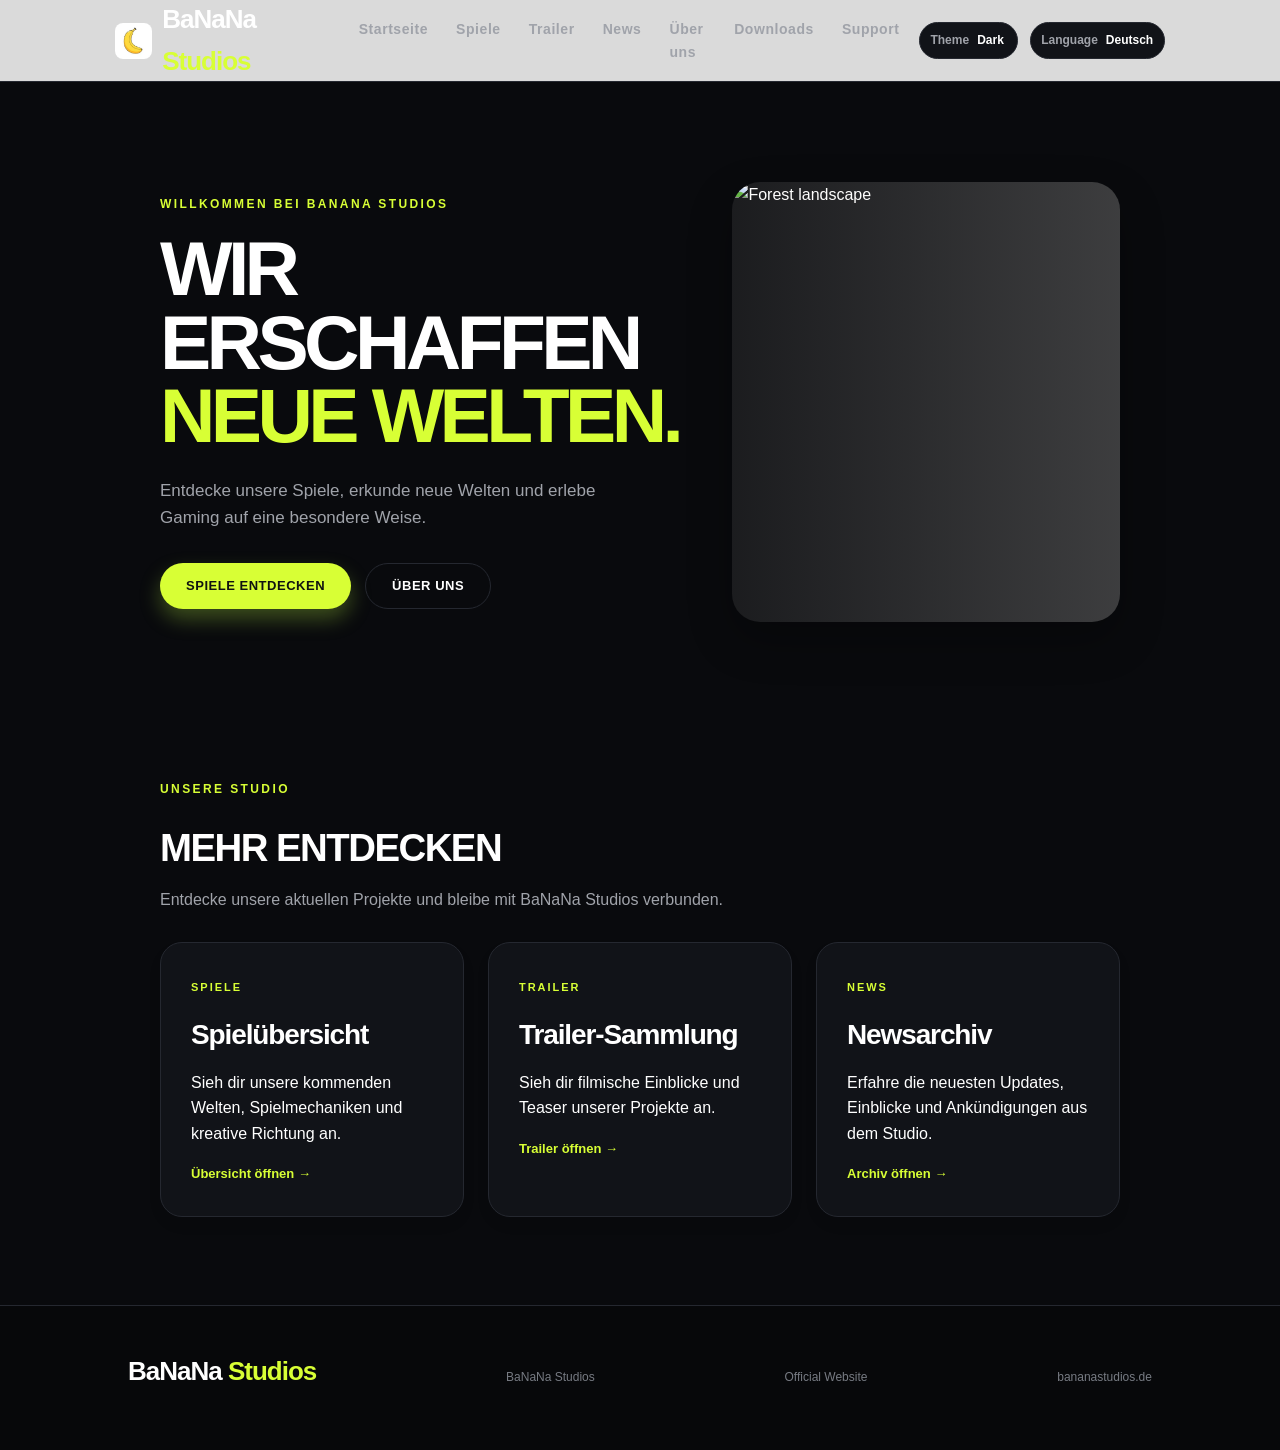
==== commit a4e720f7: "Refactor index.html structure and content" ====
--- a/index.html
+++ b/index.html
@@ -11,11 +11,10 @@
     <meta property="og:type" content="website">
     <meta name="google-site-verification" content="oig4ohEK1qZSNnt9N51vlDnYZN4I5IvJ3JyLLDffJRg">
 
-    <title>BaNaNa Studios | Official Website | bananastudios.de</title>
+    <title>BaNaNa Studios | Official Website</title>
 
-    <link rel="icon" href="favicon.png" type="image/png" sizes="192x192">
+    <link rel="icon" href="12.png" type="image/png">
     <link rel="stylesheet" href="style.css">
-    <link rel="stylesheet" href="extra.css">
 </head>
 <body>
 
@@ -71,14 +70,6 @@
             <img src="https://images.unsplash.com/photo-1448375240586-882707db888b?auto=format&fit=crop&w=1400&q=85" alt="Forest landscape">
         </div>
     </section>
-    
-                <div class="spotlight-buttons">
-                    <a href="trailer-nature-chaos-teaser.html" class="button primary" data-t="spot.watch">Teaser #1 ansehen</a>
-                    <a href="news.html" class="button secondary" data-t="spot.news">Alle News</a>
-                </div>
-            </div>
-        </div>
-    </section>
 
     <section class="section">
         <div class="section-heading">
@@ -111,22 +102,6 @@
         </div>
     </section>
 
-    <section class="section community" id="community" hidden>
-        <div class="section-heading">
-            <p class="small-title" data-t="com.kicker">COMMUNITY</p>
-            <h2 data-t="com.title">Bleib dabei</h2>
-            <p data-t="com.text">Folge uns und erfahre als Erstes, wenn es Neuigkeiten zu Nature Chaos gibt.</p>
-        </div>
-
-        <div class="community-grid single">
-            <div class="community-box">
-                <h3 data-t="com.follow">Folge uns</h3>
-                <div class="social-links" id="social-links"></div>
-            </div>
-
-        </div>
-    </section>
-
 </main>
 
 <footer class="footer">
@@ -137,6 +112,5 @@
 </footer>
 
 <script src="script.js"></script>
-<script src="leben.js"></script>
 </body>
 </html>
